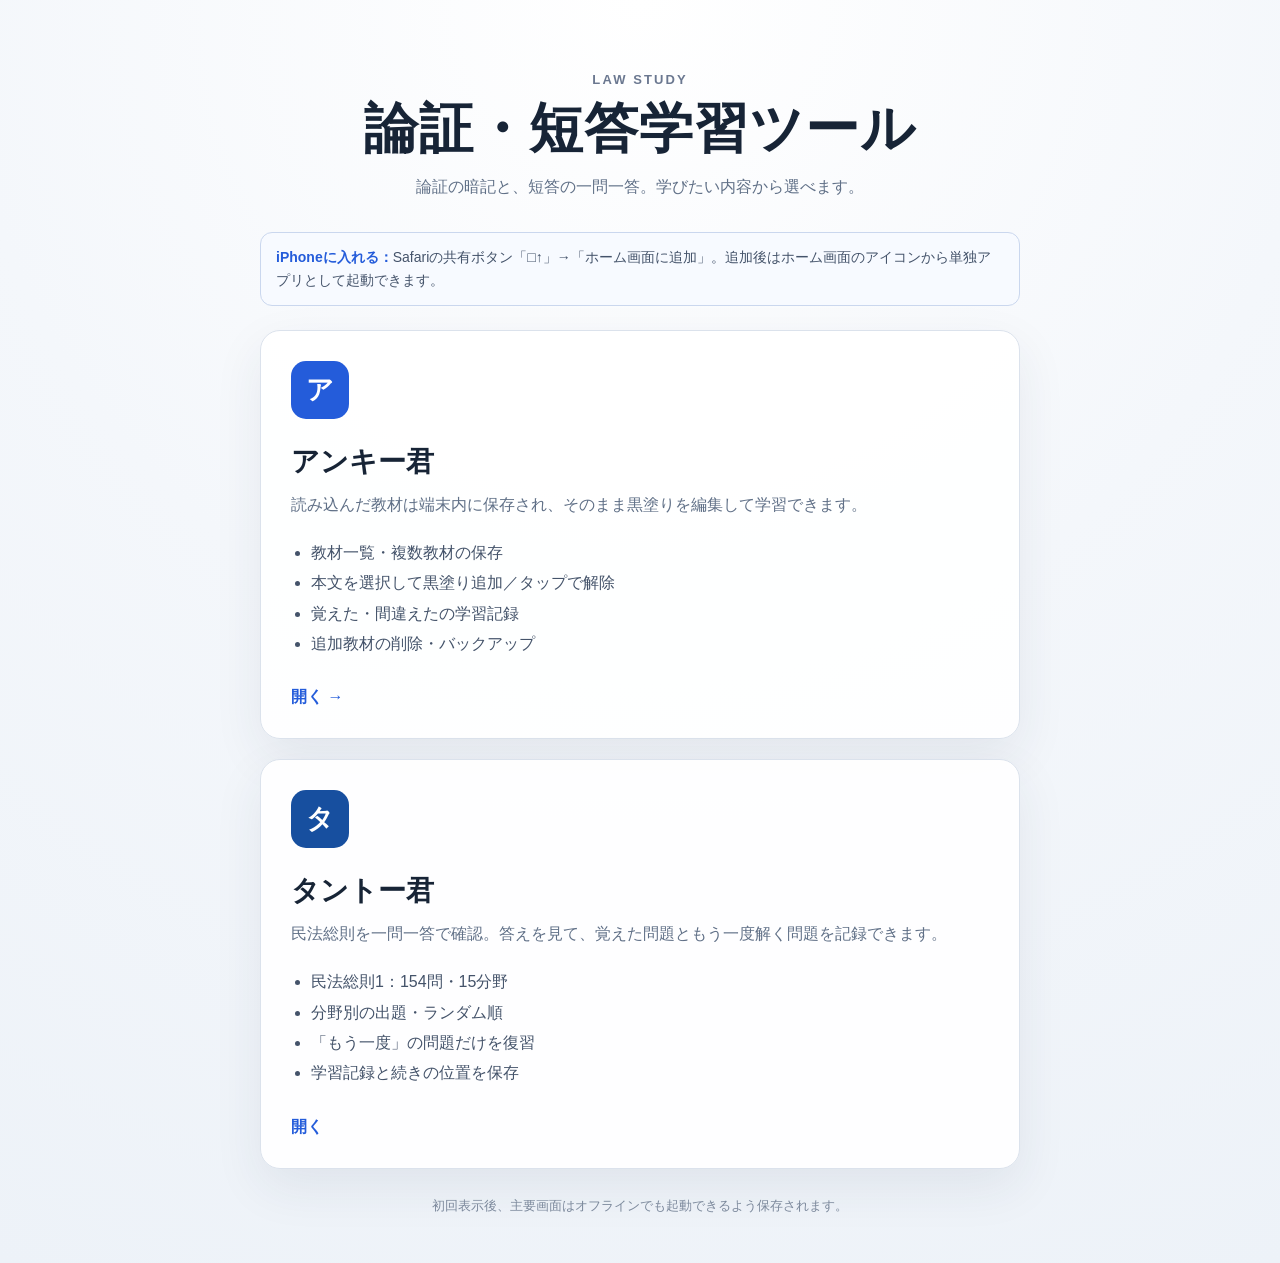
==== index.html @ 8325de67 "Add タントー君 with 154 civil-law Q&A cards and offline study" ====
<!doctype html>
<html lang="ja">
<head>
<meta charset="utf-8">
<meta name="viewport" content="width=device-width,initial-scale=1,viewport-fit=cover">
<meta name="color-scheme" content="light">
<meta name="theme-color" content="#245cda">
<meta name="description" content="論証の暗記・黒塗り編集と、短答の一問一答を行う学習ツール">
<meta name="apple-mobile-web-app-capable" content="yes">
<meta name="apple-mobile-web-app-status-bar-style" content="default">
<meta name="apple-mobile-web-app-title" content="論証学習">
<link rel="manifest" href="./manifest.webmanifest">
<link rel="apple-touch-icon" href="./apple-touch-icon.png">
<link rel="icon" href="./icon-192.png" sizes="192x192">
<title>論証・短答学習ツール</title>
<style>
:root{--ink:#172436;--muted:#607087;--line:#dbe2ec;--bg:#f4f7fb;--paper:#fff;--blue:#245cda}
*{box-sizing:border-box}body{margin:0;min-height:100vh;background:radial-gradient(circle at top,#fff 0,#f4f7fb 48%,#edf2f8 100%);color:var(--ink);font-family:-apple-system,BlinkMacSystemFont,"Segoe UI","Noto Sans JP","Yu Gothic",sans-serif}.shell{width:min(760px,calc(100% - 28px));margin:0 auto;padding:72px 0 48px}.hero{text-align:center;margin-bottom:30px}.eyebrow{font-size:13px;font-weight:800;letter-spacing:.16em;color:#6b7890}.hero h1{font-size:clamp(32px,7vw,54px);line-height:1.15;margin:10px 0 14px;letter-spacing:.02em}.hero p{margin:0 auto;max-width:620px;color:var(--muted);font-size:16px;line-height:1.8}.install{margin:0 auto 24px;padding:13px 15px;border:1px solid #cad7ee;background:#f7faff;border-radius:12px;color:#44536a;font-size:14px;line-height:1.65}.install strong{color:var(--blue)}.card{display:flex;flex-direction:column;min-height:290px;padding:30px;border:1px solid var(--line);border-radius:20px;background:rgba(255,255,255,.95);box-shadow:0 18px 50px rgba(42,57,78,.08);text-decoration:none;color:inherit;transition:transform .15s ease,box-shadow .15s ease}.card:hover{transform:translateY(-3px);box-shadow:0 22px 60px rgba(42,57,78,.13)}.icon{width:58px;height:58px;border-radius:15px;display:grid;place-items:center;color:#fff;font-weight:900;font-size:27px;margin-bottom:24px;background:var(--blue)}.card h2{font-size:28px;margin:0 0 10px}.card p{margin:0;color:var(--muted);line-height:1.8}.features{margin:18px 0 0;padding-left:20px;color:#44536a;line-height:1.9}.go{margin-top:auto;padding-top:28px;font-weight:800;color:var(--blue)}.card+.card{margin-top:20px}.card.tanto .icon{background:#174f9f}.note{text-align:center;color:#7c899c;font-size:13px;margin-top:28px}@media(max-width:680px){.shell{padding-top:34px}.card{min-height:250px;padding:22px}.hero{margin-bottom:20px}.hero h1{font-size:36px}.install{text-align:left}}
</style>
</head>
<body>
<main class="shell">
<section class="hero"><div class="eyebrow">LAW STUDY</div><h1>論証・短答学習ツール</h1><p>論証の暗記と、短答の一問一答。学びたい内容から選べます。</p></section>
<div class="install" id="installHint"><strong>iPhoneに入れる：</strong>Safariの共有ボタン「□↑」→「ホーム画面に追加」。追加後はホーム画面のアイコンから単独アプリとして起動できます。</div>
<a class="card" href="./anki.html"><div class="icon">ア</div><h2>アンキー君</h2><p>読み込んだ教材は端末内に保存され、そのまま黒塗りを編集して学習できます。</p><ul class="features"><li>教材一覧・複数教材の保存</li><li>本文を選択して黒塗り追加／タップで解除</li><li>覚えた・間違えたの学習記録</li><li>追加教材の削除・バックアップ</li></ul><div class="go">開く →</div></a>
<a class="card tanto" href="./tanto.html"><div class="icon">タ</div><h2>タントー君</h2><p>民法総則を一問一答で確認。答えを見て、覚えた問題ともう一度解く問題を記録できます。</p><ul class="features"><li>民法総則1：154問・15分野</li><li>分野別の出題・ランダム順</li><li>「もう一度」の問題だけを復習</li><li>学習記録と続きの位置を保存</li></ul><div class="go">開く</div></a>
<div class="note" id="pwaStatus">初回表示後、主要画面はオフラインでも起動できるよう保存されます。</div>
</main>
<script src="./pwa.js"></script>
</body>
</html>
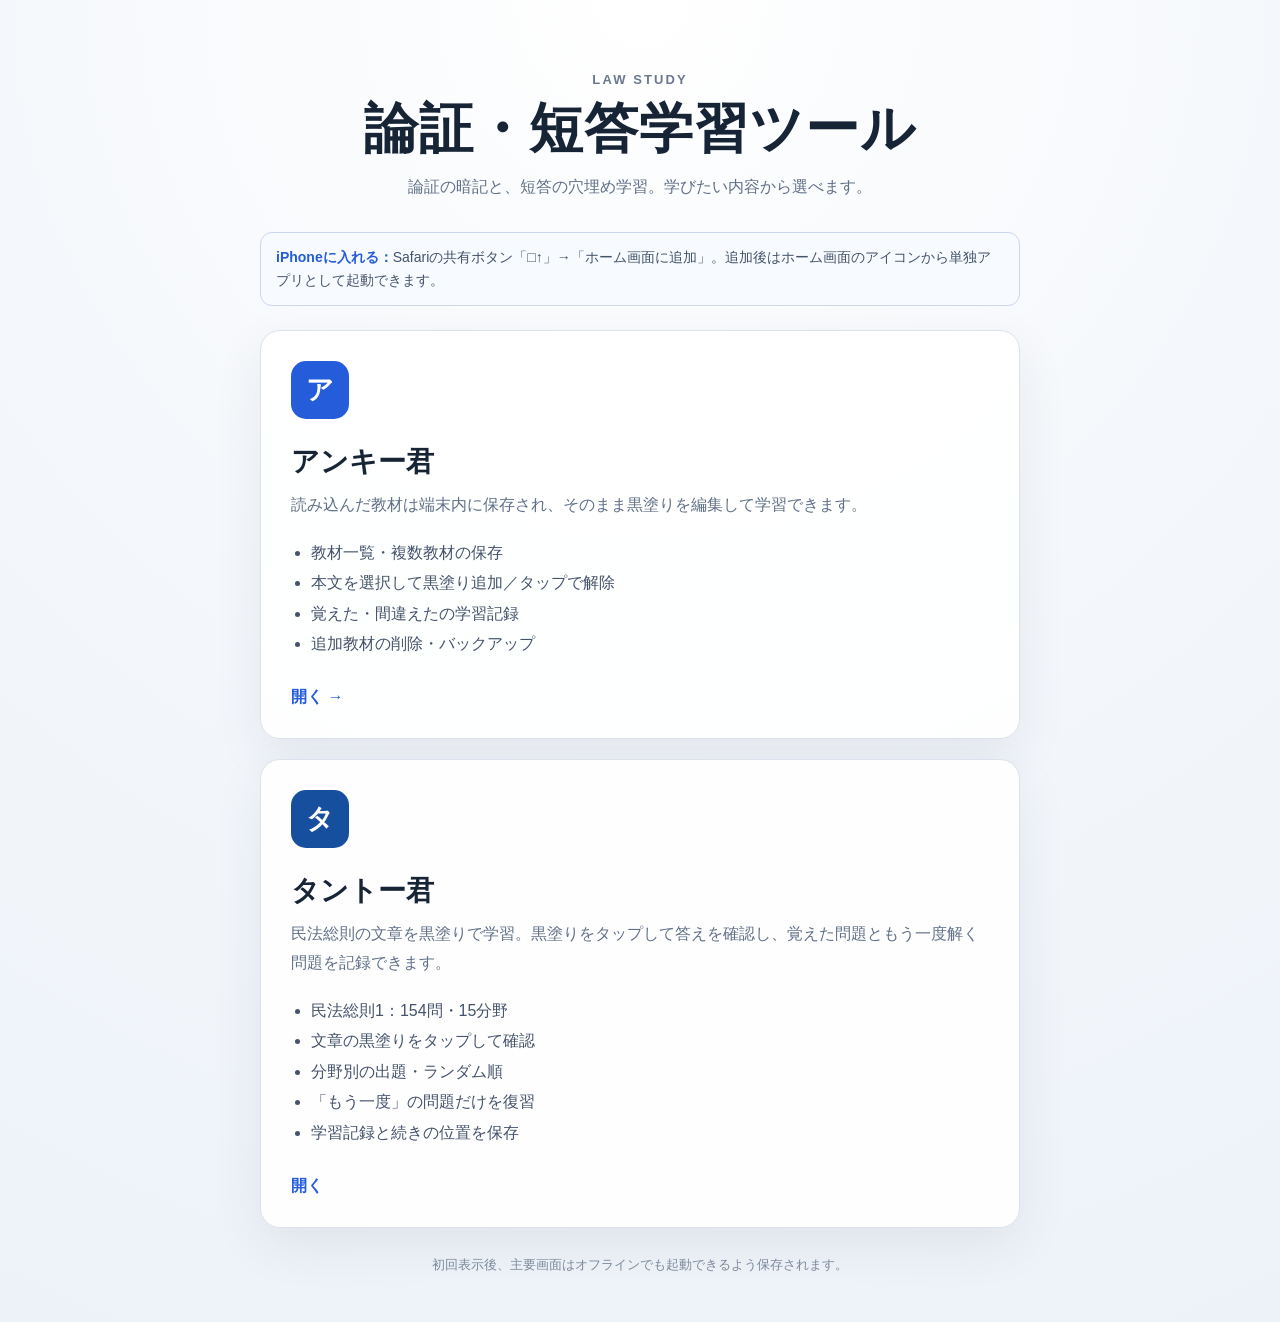
==== commit 38d5a55b: "Change Tanto-kun to inline cloze study with tap-to-reveal blanks" ====
--- a/index.html
+++ b/index.html
@@ -5,7 +5,7 @@
 <meta name="viewport" content="width=device-width,initial-scale=1,viewport-fit=cover">
 <meta name="color-scheme" content="light">
 <meta name="theme-color" content="#245cda">
-<meta name="description" content="論証の暗記・黒塗り編集と、短答の一問一答を行う学習ツール">
+<meta name="description" content="論証の暗記・黒塗り編集と、短答の穴埋め学習を行う学習ツール">
 <meta name="apple-mobile-web-app-capable" content="yes">
 <meta name="apple-mobile-web-app-status-bar-style" content="default">
 <meta name="apple-mobile-web-app-title" content="論証学習">
@@ -20,10 +20,10 @@
 </head>
 <body>
 <main class="shell">
-<section class="hero"><div class="eyebrow">LAW STUDY</div><h1>論証・短答学習ツール</h1><p>論証の暗記と、短答の一問一答。学びたい内容から選べます。</p></section>
+<section class="hero"><div class="eyebrow">LAW STUDY</div><h1>論証・短答学習ツール</h1><p>論証の暗記と、短答の穴埋め学習。学びたい内容から選べます。</p></section>
 <div class="install" id="installHint"><strong>iPhoneに入れる：</strong>Safariの共有ボタン「□↑」→「ホーム画面に追加」。追加後はホーム画面のアイコンから単独アプリとして起動できます。</div>
 <a class="card" href="./anki.html"><div class="icon">ア</div><h2>アンキー君</h2><p>読み込んだ教材は端末内に保存され、そのまま黒塗りを編集して学習できます。</p><ul class="features"><li>教材一覧・複数教材の保存</li><li>本文を選択して黒塗り追加／タップで解除</li><li>覚えた・間違えたの学習記録</li><li>追加教材の削除・バックアップ</li></ul><div class="go">開く →</div></a>
-<a class="card tanto" href="./tanto.html"><div class="icon">タ</div><h2>タントー君</h2><p>民法総則を一問一答で確認。答えを見て、覚えた問題ともう一度解く問題を記録できます。</p><ul class="features"><li>民法総則1：154問・15分野</li><li>分野別の出題・ランダム順</li><li>「もう一度」の問題だけを復習</li><li>学習記録と続きの位置を保存</li></ul><div class="go">開く</div></a>
+<a class="card tanto" href="./tanto.html"><div class="icon">タ</div><h2>タントー君</h2><p>民法総則の文章を黒塗りで学習。黒塗りをタップして答えを確認し、覚えた問題ともう一度解く問題を記録できます。</p><ul class="features"><li>民法総則1：154問・15分野</li><li>文章の黒塗りをタップして確認</li><li>分野別の出題・ランダム順</li><li>「もう一度」の問題だけを復習</li><li>学習記録と続きの位置を保存</li></ul><div class="go">開く</div></a>
 <div class="note" id="pwaStatus">初回表示後、主要画面はオフラインでも起動できるよう保存されます。</div>
 </main>
 <script src="./pwa.js"></script>
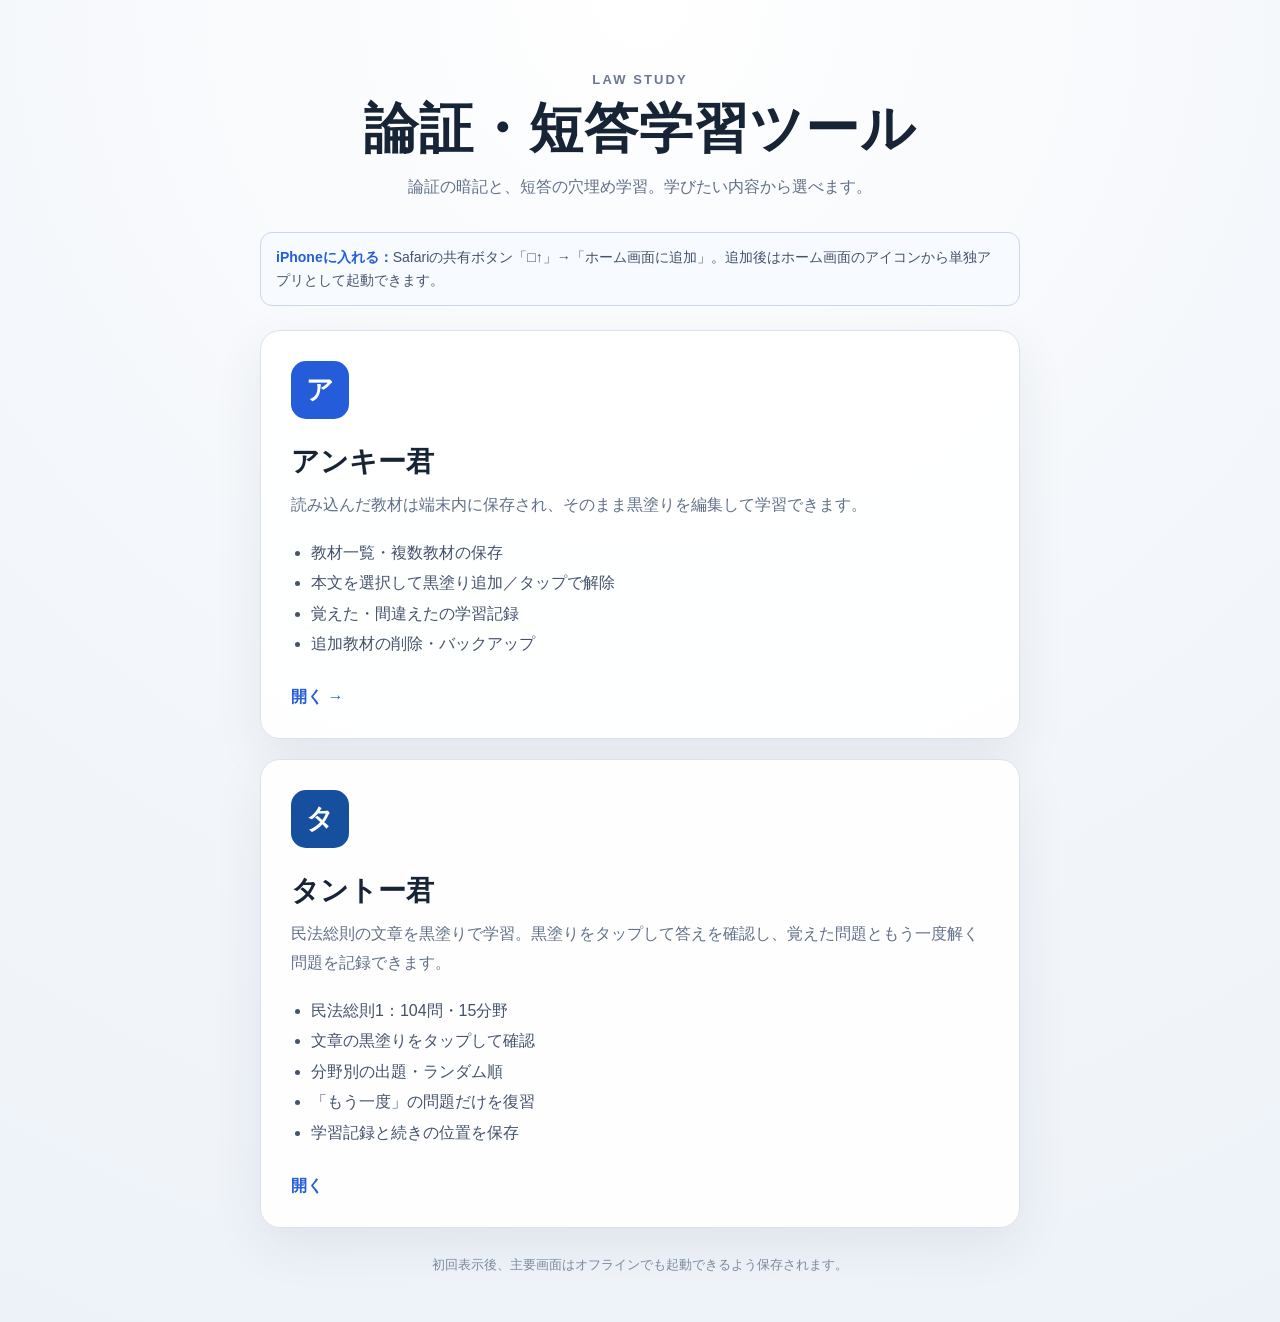
==== commit 3bdd297e: "Group related Tanto-kun facts into list-based cloze questions" ====
--- a/index.html
+++ b/index.html
@@ -23,7 +23,7 @@
 <section class="hero"><div class="eyebrow">LAW STUDY</div><h1>論証・短答学習ツール</h1><p>論証の暗記と、短答の穴埋め学習。学びたい内容から選べます。</p></section>
 <div class="install" id="installHint"><strong>iPhoneに入れる：</strong>Safariの共有ボタン「□↑」→「ホーム画面に追加」。追加後はホーム画面のアイコンから単独アプリとして起動できます。</div>
 <a class="card" href="./anki.html"><div class="icon">ア</div><h2>アンキー君</h2><p>読み込んだ教材は端末内に保存され、そのまま黒塗りを編集して学習できます。</p><ul class="features"><li>教材一覧・複数教材の保存</li><li>本文を選択して黒塗り追加／タップで解除</li><li>覚えた・間違えたの学習記録</li><li>追加教材の削除・バックアップ</li></ul><div class="go">開く →</div></a>
-<a class="card tanto" href="./tanto.html"><div class="icon">タ</div><h2>タントー君</h2><p>民法総則の文章を黒塗りで学習。黒塗りをタップして答えを確認し、覚えた問題ともう一度解く問題を記録できます。</p><ul class="features"><li>民法総則1：154問・15分野</li><li>文章の黒塗りをタップして確認</li><li>分野別の出題・ランダム順</li><li>「もう一度」の問題だけを復習</li><li>学習記録と続きの位置を保存</li></ul><div class="go">開く</div></a>
+<a class="card tanto" href="./tanto.html"><div class="icon">タ</div><h2>タントー君</h2><p>民法総則の文章を黒塗りで学習。黒塗りをタップして答えを確認し、覚えた問題ともう一度解く問題を記録できます。</p><ul class="features"><li>民法総則1：104問・15分野</li><li>文章の黒塗りをタップして確認</li><li>分野別の出題・ランダム順</li><li>「もう一度」の問題だけを復習</li><li>学習記録と続きの位置を保存</li></ul><div class="go">開く</div></a>
 <div class="note" id="pwaStatus">初回表示後、主要画面はオフラインでも起動できるよう保存されます。</div>
 </main>
 <script src="./pwa.js"></script>
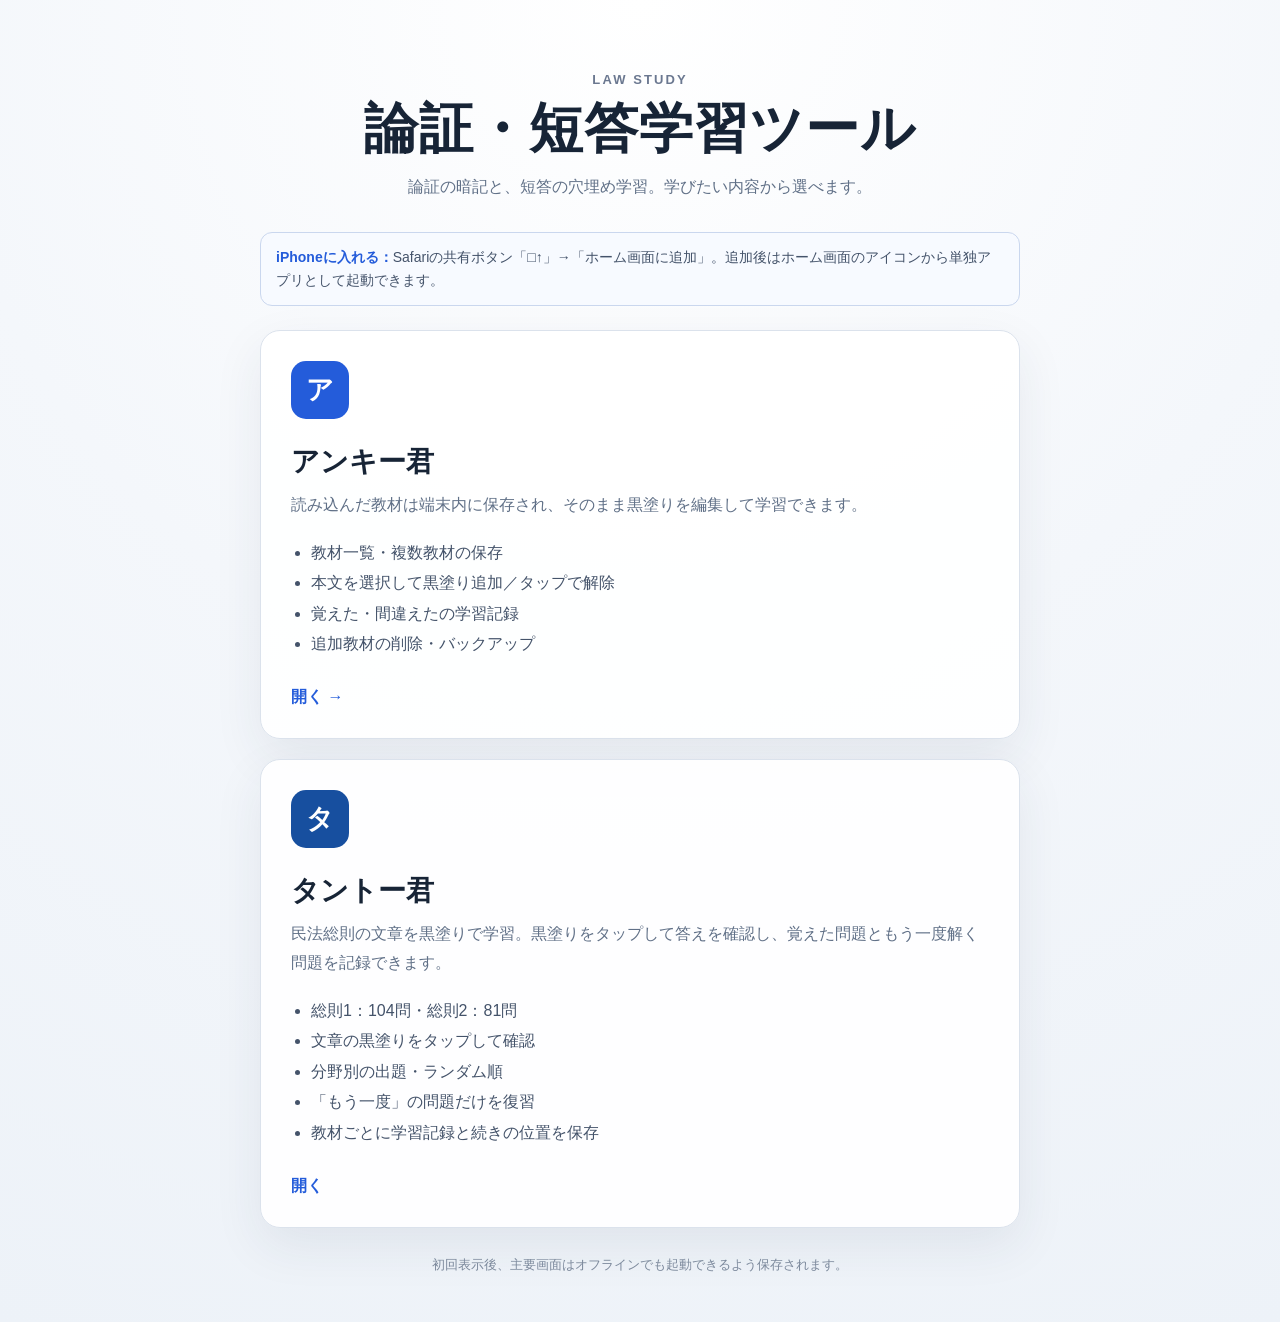
==== commit 07bdb0df: "Add 総則2 grouped cloze deck and independent study progress" ====
--- a/index.html
+++ b/index.html
@@ -23,7 +23,7 @@
 <section class="hero"><div class="eyebrow">LAW STUDY</div><h1>論証・短答学習ツール</h1><p>論証の暗記と、短答の穴埋め学習。学びたい内容から選べます。</p></section>
 <div class="install" id="installHint"><strong>iPhoneに入れる：</strong>Safariの共有ボタン「□↑」→「ホーム画面に追加」。追加後はホーム画面のアイコンから単独アプリとして起動できます。</div>
 <a class="card" href="./anki.html"><div class="icon">ア</div><h2>アンキー君</h2><p>読み込んだ教材は端末内に保存され、そのまま黒塗りを編集して学習できます。</p><ul class="features"><li>教材一覧・複数教材の保存</li><li>本文を選択して黒塗り追加／タップで解除</li><li>覚えた・間違えたの学習記録</li><li>追加教材の削除・バックアップ</li></ul><div class="go">開く →</div></a>
-<a class="card tanto" href="./tanto.html"><div class="icon">タ</div><h2>タントー君</h2><p>民法総則の文章を黒塗りで学習。黒塗りをタップして答えを確認し、覚えた問題ともう一度解く問題を記録できます。</p><ul class="features"><li>民法総則1：104問・15分野</li><li>文章の黒塗りをタップして確認</li><li>分野別の出題・ランダム順</li><li>「もう一度」の問題だけを復習</li><li>学習記録と続きの位置を保存</li></ul><div class="go">開く</div></a>
+<a class="card tanto" href="./tanto.html"><div class="icon">タ</div><h2>タントー君</h2><p>民法総則の文章を黒塗りで学習。黒塗りをタップして答えを確認し、覚えた問題ともう一度解く問題を記録できます。</p><ul class="features"><li>総則1：104問・総則2：81問</li><li>文章の黒塗りをタップして確認</li><li>分野別の出題・ランダム順</li><li>「もう一度」の問題だけを復習</li><li>教材ごとに学習記録と続きの位置を保存</li></ul><div class="go">開く</div></a>
 <div class="note" id="pwaStatus">初回表示後、主要画面はオフラインでも起動できるよう保存されます。</div>
 </main>
 <script src="./pwa.js"></script>
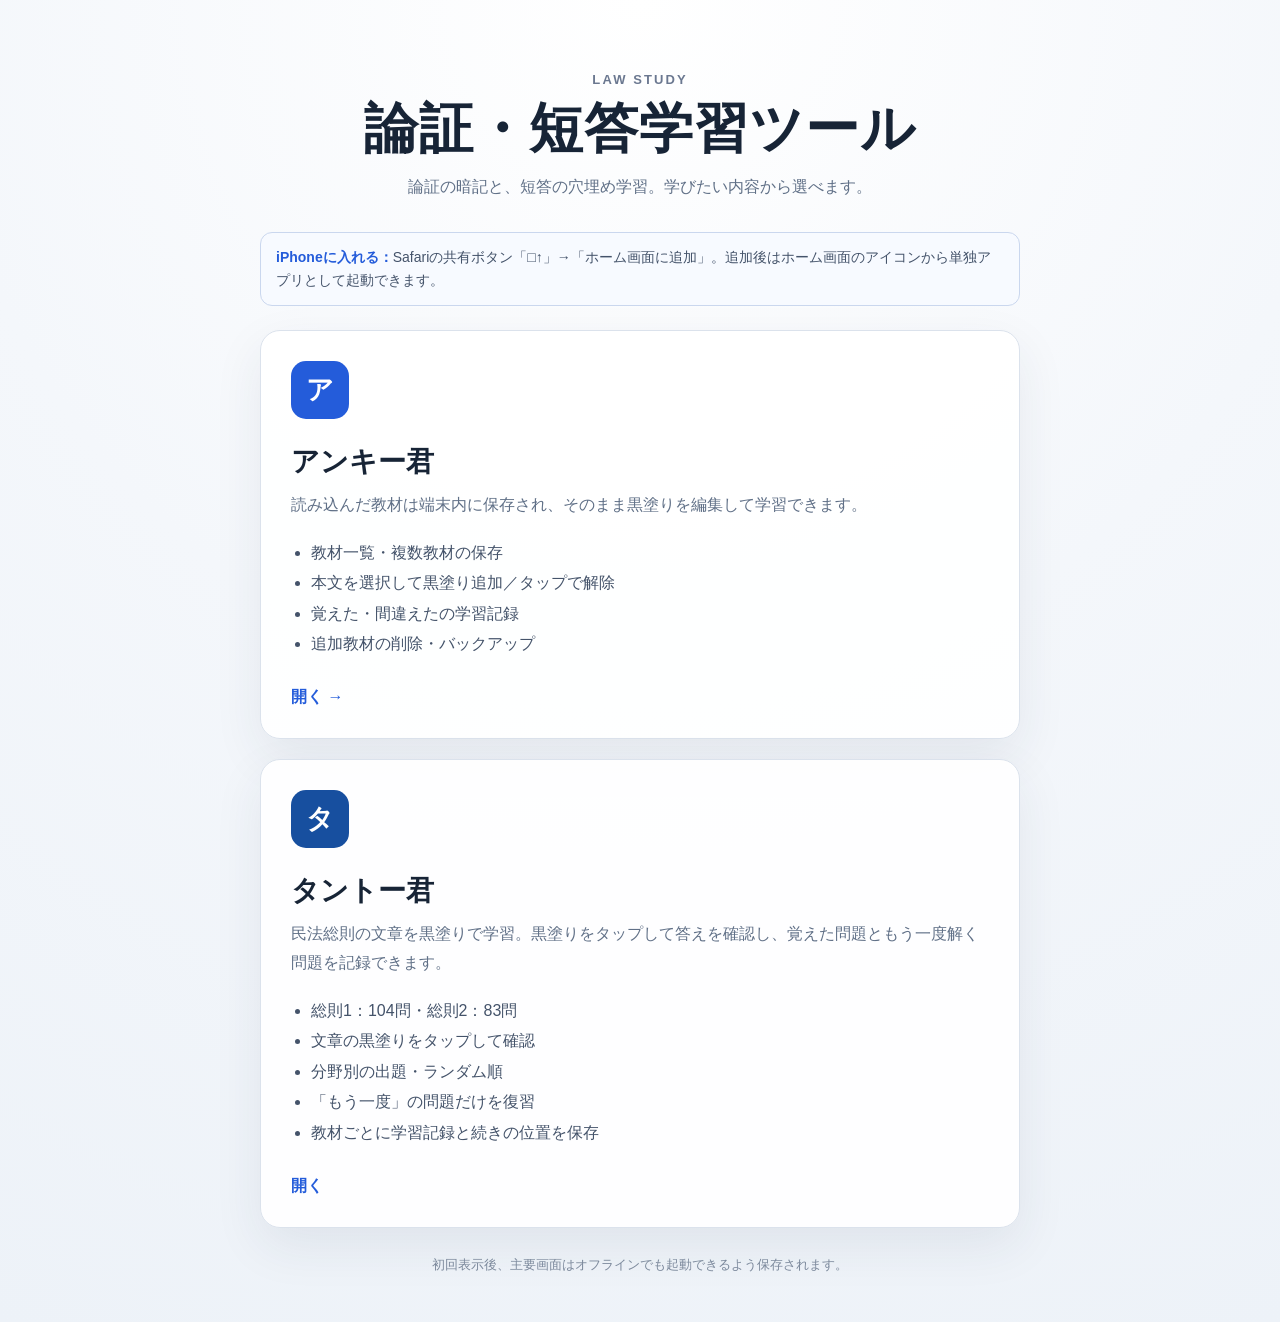
==== commit dc8496ab: "Apply 総則2 clarifications and distinguish agreement from later negotiation refusal" ====
--- a/index.html
+++ b/index.html
@@ -23,7 +23,7 @@
 <section class="hero"><div class="eyebrow">LAW STUDY</div><h1>論証・短答学習ツール</h1><p>論証の暗記と、短答の穴埋め学習。学びたい内容から選べます。</p></section>
 <div class="install" id="installHint"><strong>iPhoneに入れる：</strong>Safariの共有ボタン「□↑」→「ホーム画面に追加」。追加後はホーム画面のアイコンから単独アプリとして起動できます。</div>
 <a class="card" href="./anki.html"><div class="icon">ア</div><h2>アンキー君</h2><p>読み込んだ教材は端末内に保存され、そのまま黒塗りを編集して学習できます。</p><ul class="features"><li>教材一覧・複数教材の保存</li><li>本文を選択して黒塗り追加／タップで解除</li><li>覚えた・間違えたの学習記録</li><li>追加教材の削除・バックアップ</li></ul><div class="go">開く →</div></a>
-<a class="card tanto" href="./tanto.html"><div class="icon">タ</div><h2>タントー君</h2><p>民法総則の文章を黒塗りで学習。黒塗りをタップして答えを確認し、覚えた問題ともう一度解く問題を記録できます。</p><ul class="features"><li>総則1：104問・総則2：81問</li><li>文章の黒塗りをタップして確認</li><li>分野別の出題・ランダム順</li><li>「もう一度」の問題だけを復習</li><li>教材ごとに学習記録と続きの位置を保存</li></ul><div class="go">開く</div></a>
+<a class="card tanto" href="./tanto.html"><div class="icon">タ</div><h2>タントー君</h2><p>民法総則の文章を黒塗りで学習。黒塗りをタップして答えを確認し、覚えた問題ともう一度解く問題を記録できます。</p><ul class="features"><li>総則1：104問・総則2：83問</li><li>文章の黒塗りをタップして確認</li><li>分野別の出題・ランダム順</li><li>「もう一度」の問題だけを復習</li><li>教材ごとに学習記録と続きの位置を保存</li></ul><div class="go">開く</div></a>
 <div class="note" id="pwaStatus">初回表示後、主要画面はオフラインでも起動できるよう保存されます。</div>
 </main>
 <script src="./pwa.js"></script>
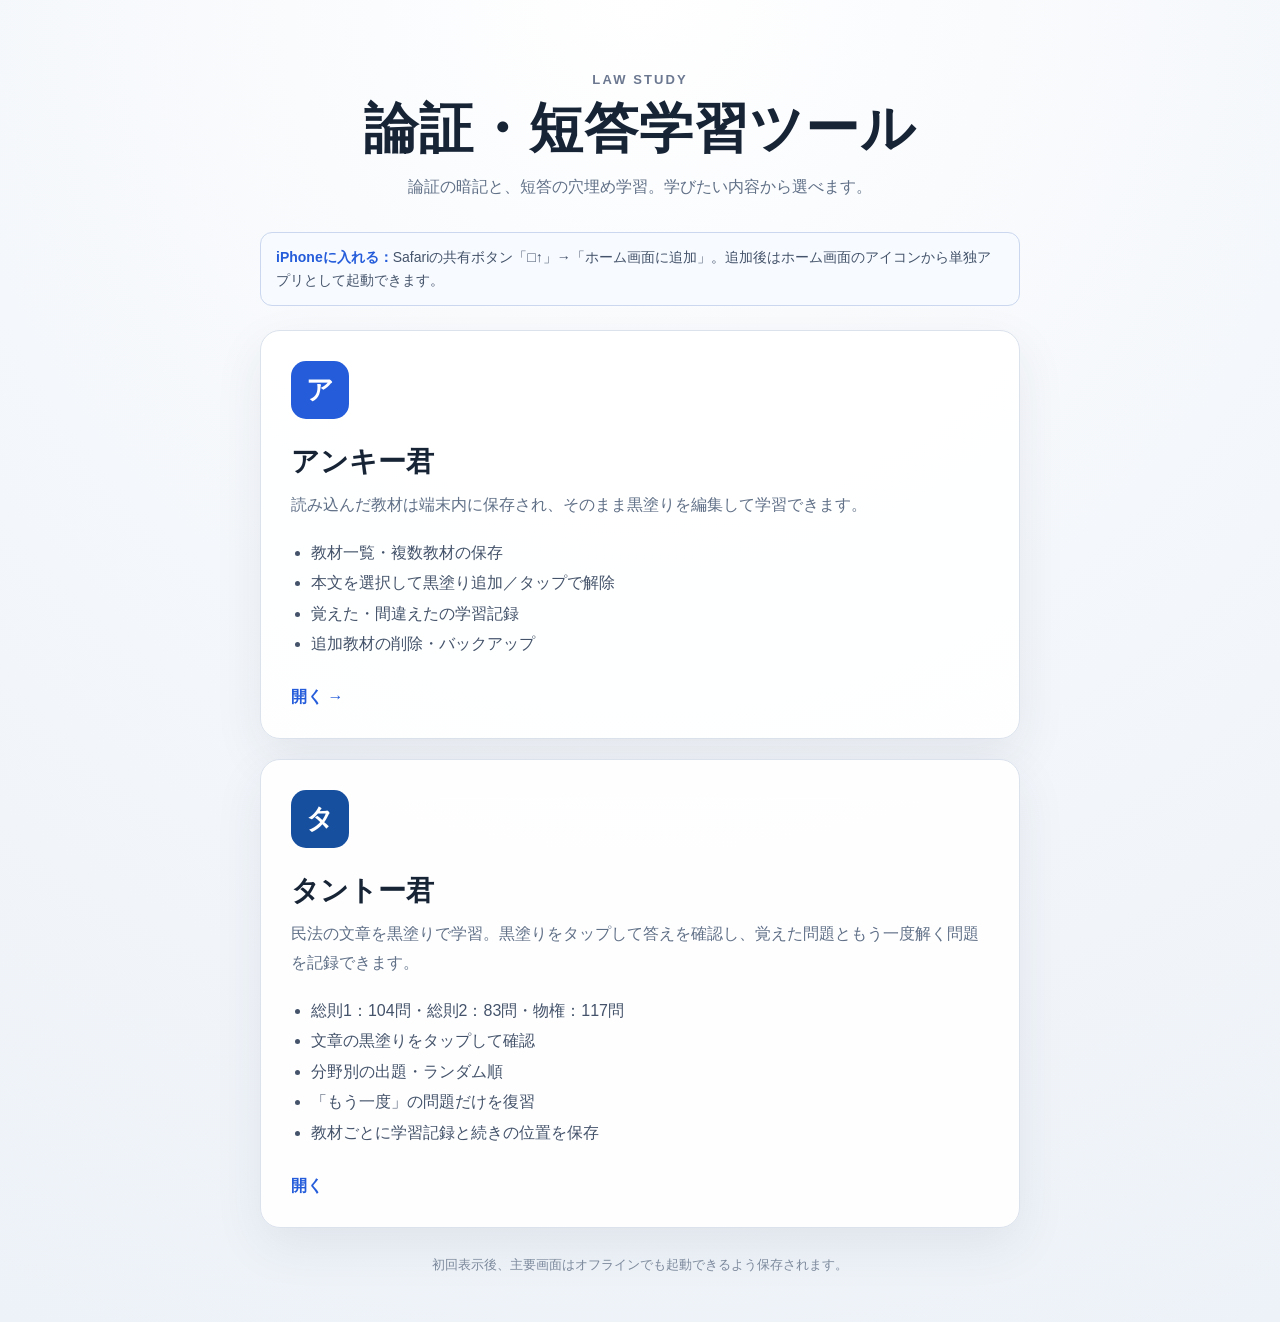
==== commit bc55610c: "Add 物権 deck with 117 grouped cloze questions and separate study progress" ====
--- a/index.html
+++ b/index.html
@@ -23,7 +23,7 @@
 <section class="hero"><div class="eyebrow">LAW STUDY</div><h1>論証・短答学習ツール</h1><p>論証の暗記と、短答の穴埋め学習。学びたい内容から選べます。</p></section>
 <div class="install" id="installHint"><strong>iPhoneに入れる：</strong>Safariの共有ボタン「□↑」→「ホーム画面に追加」。追加後はホーム画面のアイコンから単独アプリとして起動できます。</div>
 <a class="card" href="./anki.html"><div class="icon">ア</div><h2>アンキー君</h2><p>読み込んだ教材は端末内に保存され、そのまま黒塗りを編集して学習できます。</p><ul class="features"><li>教材一覧・複数教材の保存</li><li>本文を選択して黒塗り追加／タップで解除</li><li>覚えた・間違えたの学習記録</li><li>追加教材の削除・バックアップ</li></ul><div class="go">開く →</div></a>
-<a class="card tanto" href="./tanto.html"><div class="icon">タ</div><h2>タントー君</h2><p>民法総則の文章を黒塗りで学習。黒塗りをタップして答えを確認し、覚えた問題ともう一度解く問題を記録できます。</p><ul class="features"><li>総則1：104問・総則2：83問</li><li>文章の黒塗りをタップして確認</li><li>分野別の出題・ランダム順</li><li>「もう一度」の問題だけを復習</li><li>教材ごとに学習記録と続きの位置を保存</li></ul><div class="go">開く</div></a>
+<a class="card tanto" href="./tanto.html"><div class="icon">タ</div><h2>タントー君</h2><p>民法の文章を黒塗りで学習。黒塗りをタップして答えを確認し、覚えた問題ともう一度解く問題を記録できます。</p><ul class="features"><li>総則1：104問・総則2：83問・物権：117問</li><li>文章の黒塗りをタップして確認</li><li>分野別の出題・ランダム順</li><li>「もう一度」の問題だけを復習</li><li>教材ごとに学習記録と続きの位置を保存</li></ul><div class="go">開く</div></a>
 <div class="note" id="pwaStatus">初回表示後、主要画面はオフラインでも起動できるよう保存されます。</div>
 </main>
 <script src="./pwa.js"></script>
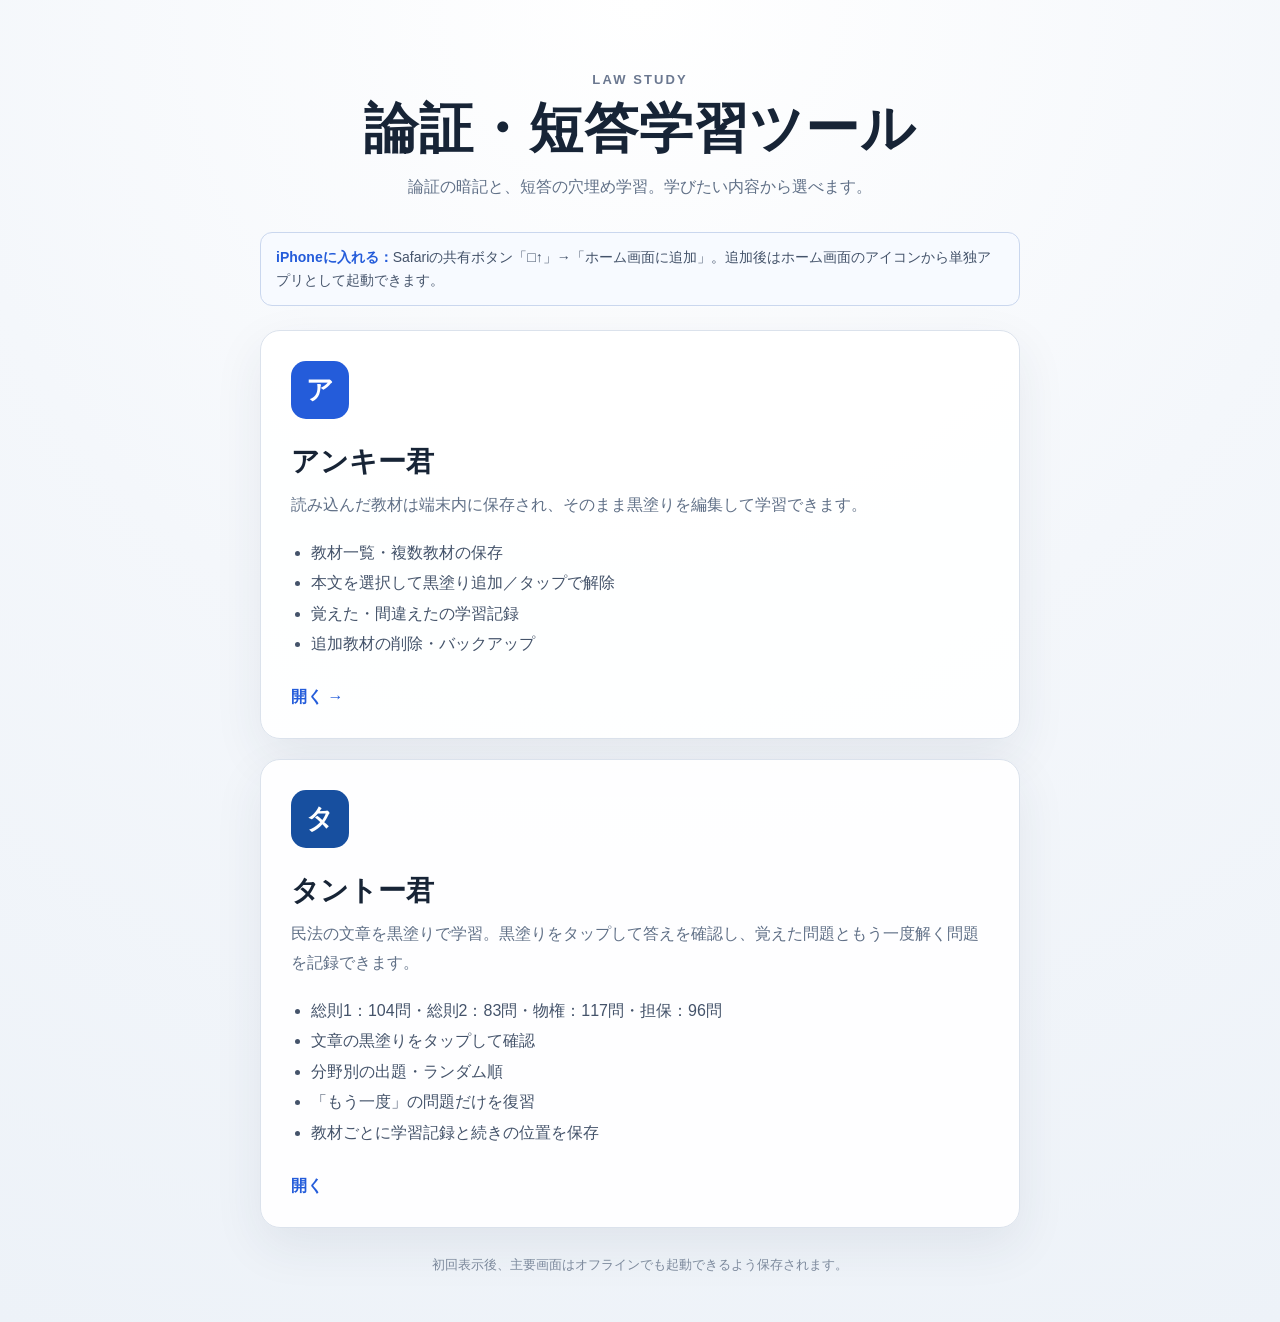
==== commit f53ddbdf: "Show 担保 deck on study tool home" ====
--- a/index.html
+++ b/index.html
@@ -23,7 +23,7 @@
 <section class="hero"><div class="eyebrow">LAW STUDY</div><h1>論証・短答学習ツール</h1><p>論証の暗記と、短答の穴埋め学習。学びたい内容から選べます。</p></section>
 <div class="install" id="installHint"><strong>iPhoneに入れる：</strong>Safariの共有ボタン「□↑」→「ホーム画面に追加」。追加後はホーム画面のアイコンから単独アプリとして起動できます。</div>
 <a class="card" href="./anki.html"><div class="icon">ア</div><h2>アンキー君</h2><p>読み込んだ教材は端末内に保存され、そのまま黒塗りを編集して学習できます。</p><ul class="features"><li>教材一覧・複数教材の保存</li><li>本文を選択して黒塗り追加／タップで解除</li><li>覚えた・間違えたの学習記録</li><li>追加教材の削除・バックアップ</li></ul><div class="go">開く →</div></a>
-<a class="card tanto" href="./tanto.html"><div class="icon">タ</div><h2>タントー君</h2><p>民法の文章を黒塗りで学習。黒塗りをタップして答えを確認し、覚えた問題ともう一度解く問題を記録できます。</p><ul class="features"><li>総則1：104問・総則2：83問・物権：117問</li><li>文章の黒塗りをタップして確認</li><li>分野別の出題・ランダム順</li><li>「もう一度」の問題だけを復習</li><li>教材ごとに学習記録と続きの位置を保存</li></ul><div class="go">開く</div></a>
+<a class="card tanto" href="./tanto.html"><div class="icon">タ</div><h2>タントー君</h2><p>民法の文章を黒塗りで学習。黒塗りをタップして答えを確認し、覚えた問題ともう一度解く問題を記録できます。</p><ul class="features"><li>総則1：104問・総則2：83問・物権：117問・担保：96問</li><li>文章の黒塗りをタップして確認</li><li>分野別の出題・ランダム順</li><li>「もう一度」の問題だけを復習</li><li>教材ごとに学習記録と続きの位置を保存</li></ul><div class="go">開く</div></a>
 <div class="note" id="pwaStatus">初回表示後、主要画面はオフラインでも起動できるよう保存されます。</div>
 </main>
 <script src="./pwa.js"></script>
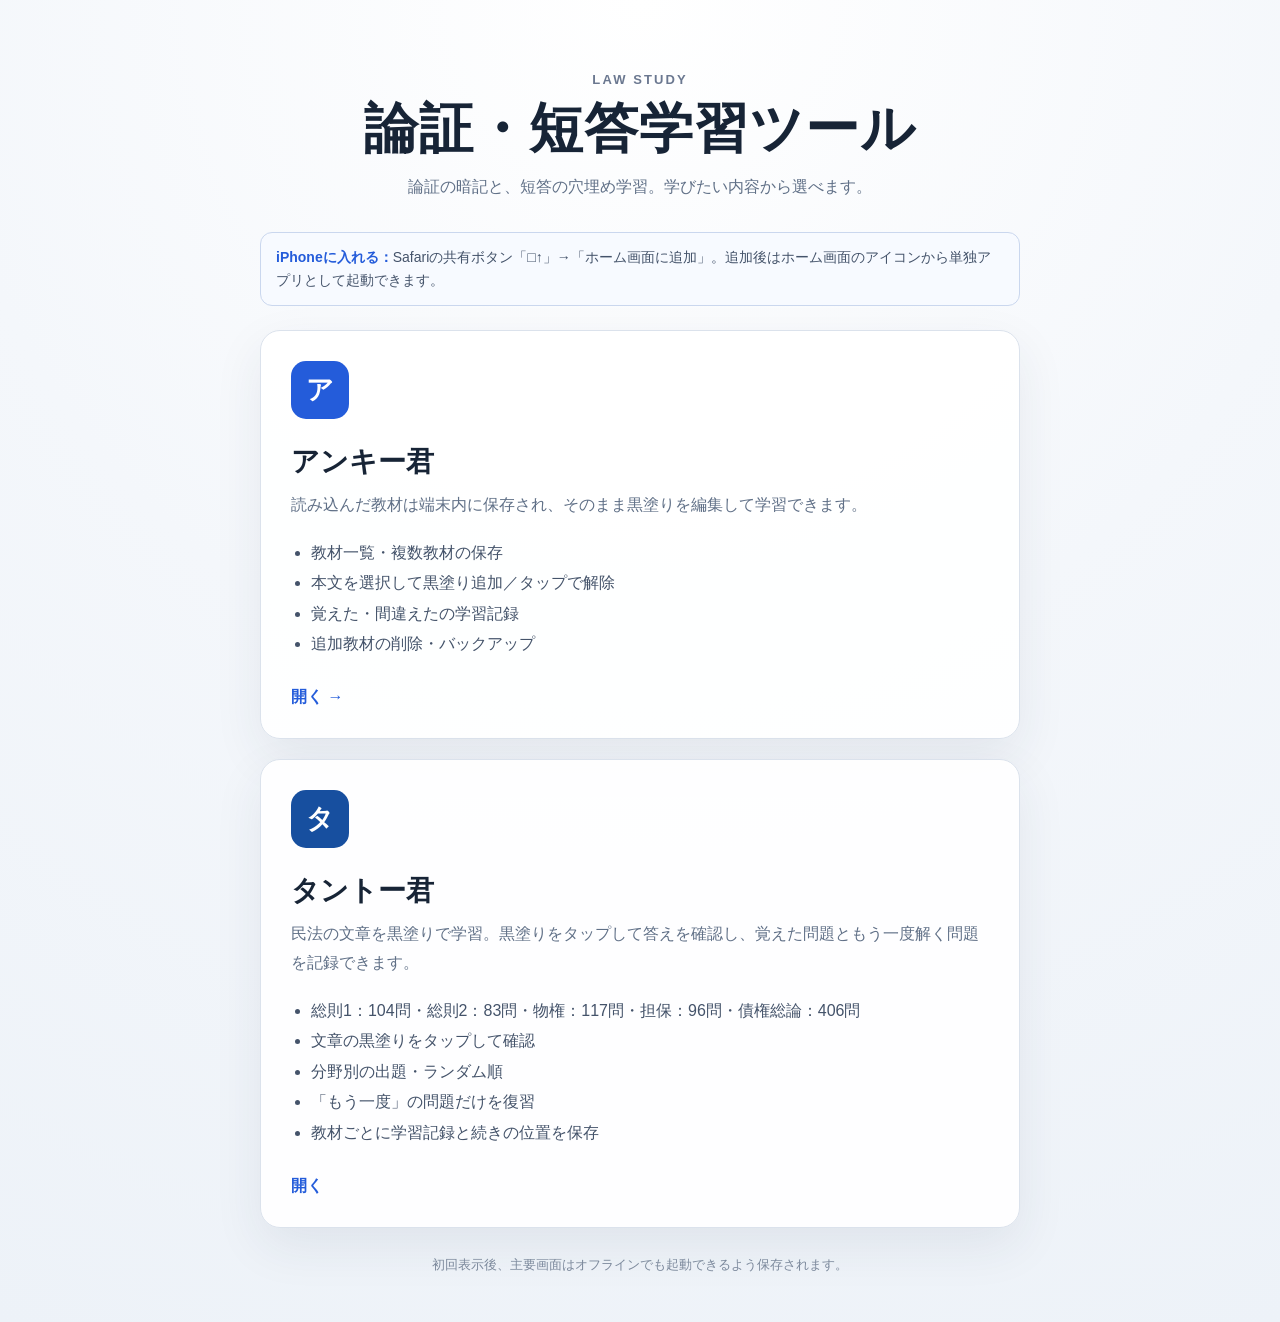
==== commit be694d40: "List 債権総論 on home page" ====
--- a/index.html
+++ b/index.html
@@ -23,7 +23,7 @@
 <section class="hero"><div class="eyebrow">LAW STUDY</div><h1>論証・短答学習ツール</h1><p>論証の暗記と、短答の穴埋め学習。学びたい内容から選べます。</p></section>
 <div class="install" id="installHint"><strong>iPhoneに入れる：</strong>Safariの共有ボタン「□↑」→「ホーム画面に追加」。追加後はホーム画面のアイコンから単独アプリとして起動できます。</div>
 <a class="card" href="./anki.html"><div class="icon">ア</div><h2>アンキー君</h2><p>読み込んだ教材は端末内に保存され、そのまま黒塗りを編集して学習できます。</p><ul class="features"><li>教材一覧・複数教材の保存</li><li>本文を選択して黒塗り追加／タップで解除</li><li>覚えた・間違えたの学習記録</li><li>追加教材の削除・バックアップ</li></ul><div class="go">開く →</div></a>
-<a class="card tanto" href="./tanto.html"><div class="icon">タ</div><h2>タントー君</h2><p>民法の文章を黒塗りで学習。黒塗りをタップして答えを確認し、覚えた問題ともう一度解く問題を記録できます。</p><ul class="features"><li>総則1：104問・総則2：83問・物権：117問・担保：96問</li><li>文章の黒塗りをタップして確認</li><li>分野別の出題・ランダム順</li><li>「もう一度」の問題だけを復習</li><li>教材ごとに学習記録と続きの位置を保存</li></ul><div class="go">開く</div></a>
+<a class="card tanto" href="./tanto.html"><div class="icon">タ</div><h2>タントー君</h2><p>民法の文章を黒塗りで学習。黒塗りをタップして答えを確認し、覚えた問題ともう一度解く問題を記録できます。</p><ul class="features"><li>総則1：104問・総則2：83問・物権：117問・担保：96問・債権総論：406問</li><li>文章の黒塗りをタップして確認</li><li>分野別の出題・ランダム順</li><li>「もう一度」の問題だけを復習</li><li>教材ごとに学習記録と続きの位置を保存</li></ul><div class="go">開く</div></a>
 <div class="note" id="pwaStatus">初回表示後、主要画面はオフラインでも起動できるよう保存されます。</div>
 </main>
 <script src="./pwa.js"></script>
